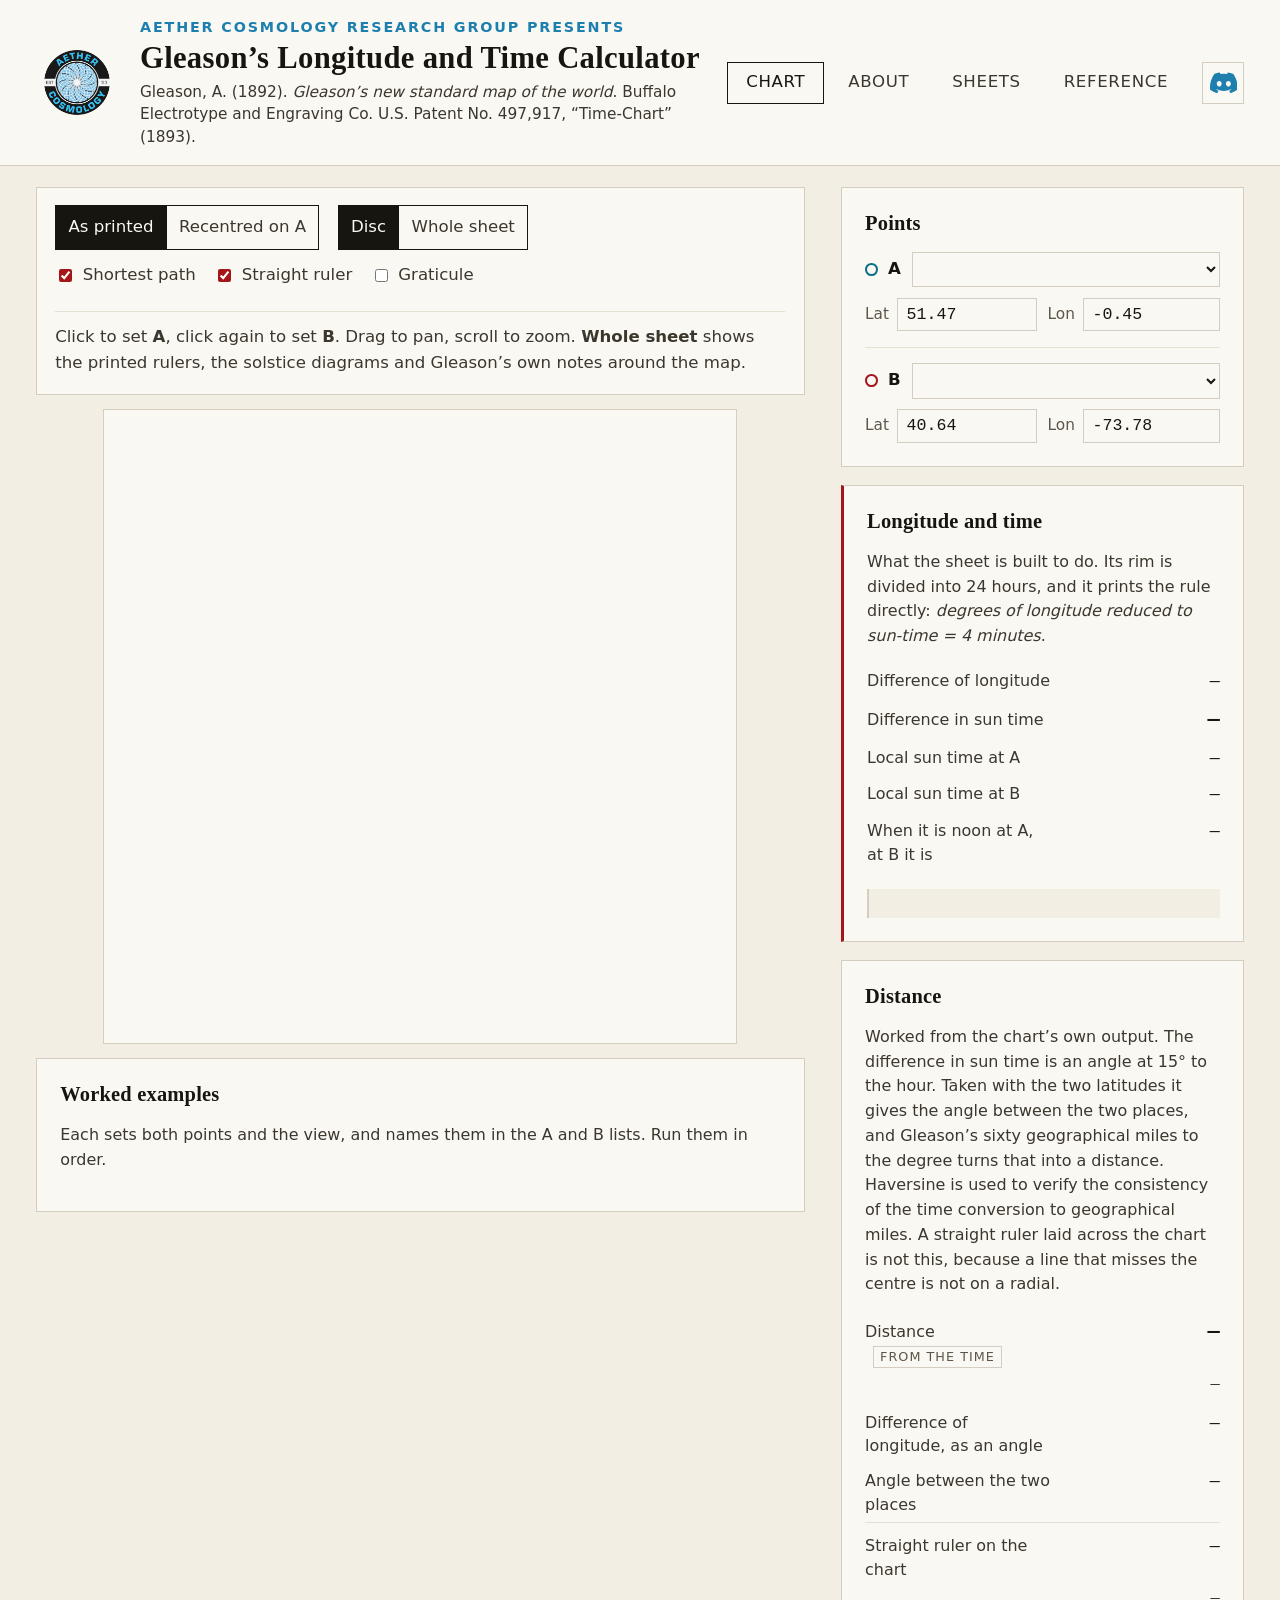
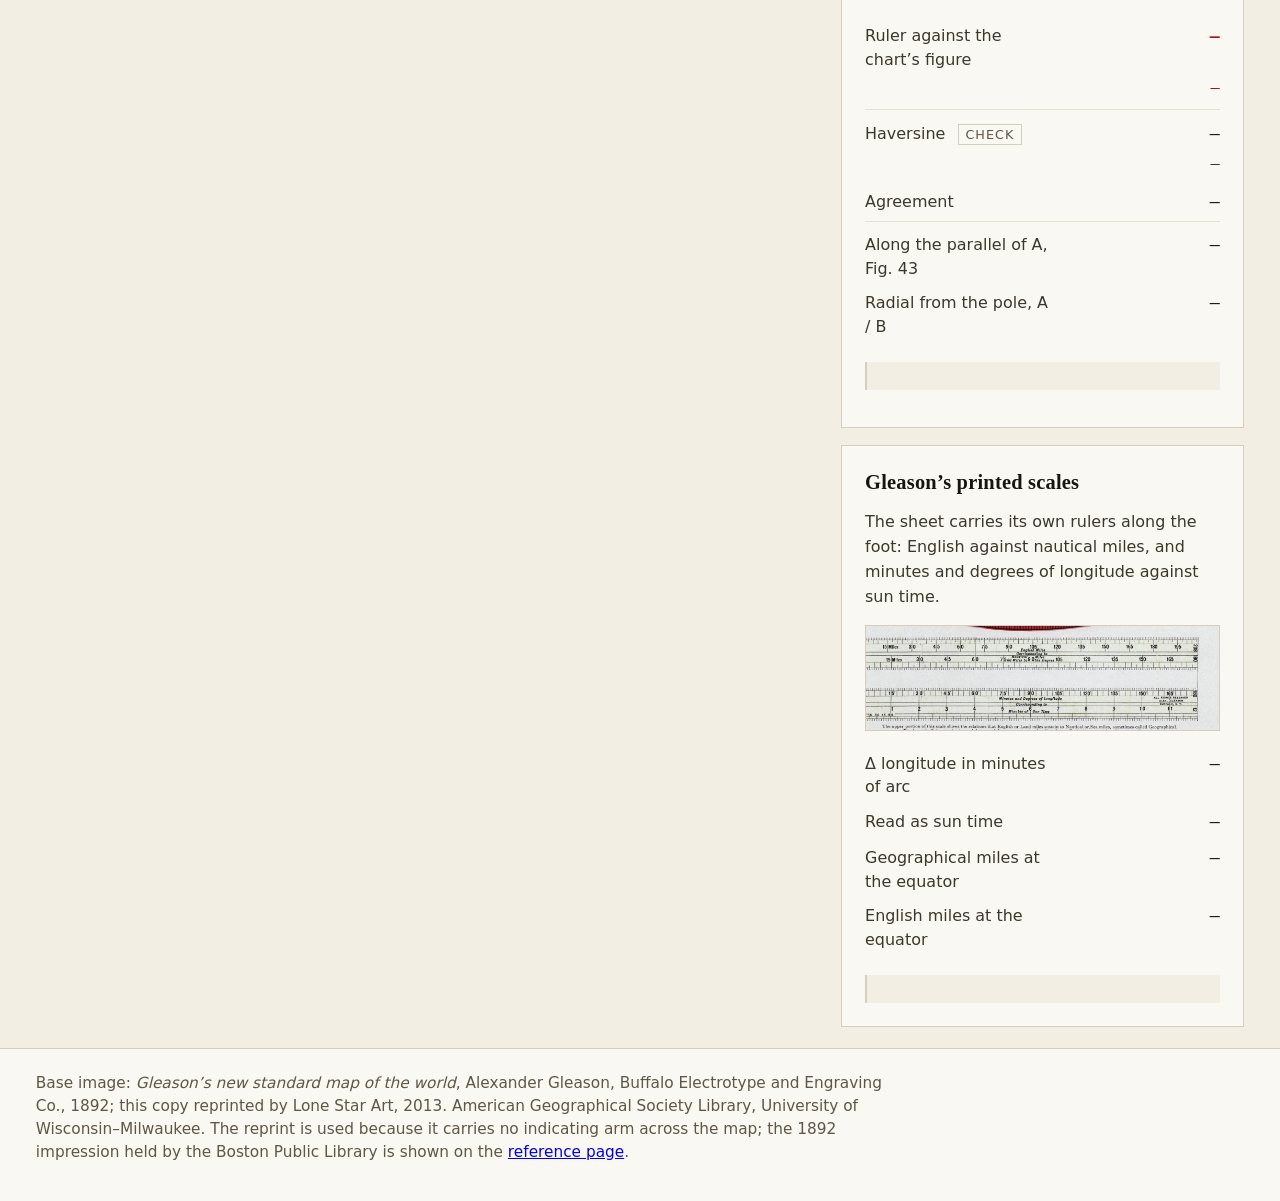
==== index.html @ 77998d78 "Gleason's Longitude and Time Calculator" ====
<!doctype html>
<html lang="en">
<head>
<meta charset="utf-8">
<meta name="viewport" content="width=device-width, initial-scale=1">
<title>Gleason's Longitude and Time Calculator, 1892</title>
<meta name="description" content="An interactive replication of Alexander Gleason's 1892 chart, and how to take longitude, time and distance off it as designed.">
<link rel="stylesheet" href="css/chart.css">
</head>
<body>

<header class="masthead">
  <a class="brand" href="index.html" aria-label="Aether Cosmology Research Group">
    <img src="assets/ac_logo.png" width="320" height="320" alt="Aether Cosmology Research Group">
  </a>
  <div class="masthead-title">
    <p class="presents">Aether Cosmology Research Group presents</p>
    <h1>Gleason&rsquo;s Longitude and Time Calculator</h1>
    <p class="sub">Gleason, A. (1892). <i>Gleason&rsquo;s new standard map of the world</i>. Buffalo Electrotype and Engraving Co. U.S. Patent No. 497,917, &ldquo;Time-Chart&rdquo; (1893).</p>
  </div>
  <nav>
    <a class="current" href="index.html">Chart</a>
    <a href="about.html">About</a>
    <a href="gallery.html">Sheets</a>
    <a href="reference.html">Reference</a>
    <a class="discord" href="https://discord.gg/aethercosmology" target="_blank" rel="noopener"
       aria-label="Aether Cosmology on Discord" title="Join us on Discord">
      <svg viewBox="0 0 24 24" aria-hidden="true" focusable="false"><path d="M20.317 4.369A19.79 19.79 0 0 0 15.432 3c-.21.375-.45.88-.617 1.283a18.4 18.4 0 0 0-5.628 0A12.6 12.6 0 0 0 8.56 3a19.74 19.74 0 0 0-4.886 1.372C.533 9.045-.32 13.58.108 18.057A19.9 19.9 0 0 0 6.15 21c.474-.646.897-1.333 1.26-2.055a12.9 12.9 0 0 1-1.986-.95c.166-.123.329-.251.486-.383a14.2 14.2 0 0 0 12.18 0c.159.135.322.263.486.383-.63.375-1.296.694-1.99.952.365.72.788 1.408 1.262 2.053a19.85 19.85 0 0 0 6.042-2.943c.5-5.177-.838-9.674-3.573-13.688ZM8.02 15.331c-1.183 0-2.157-1.085-2.157-2.42 0-1.332.955-2.418 2.157-2.418 1.21 0 2.185 1.096 2.166 2.419 0 1.334-.964 2.419-2.166 2.419Zm7.975 0c-1.183 0-2.157-1.085-2.157-2.42 0-1.332.955-2.418 2.157-2.418 1.21 0 2.185 1.096 2.166 2.419 0 1.334-.955 2.419-2.166 2.419Z"/></svg>
    </a>
  </nav>
</header>

<main class="layout">

  <section class="stage">
    <div class="side">
    <div class="stage-bar">
      <div class="seg" role="group" aria-label="Chart centre">
        <button id="mode-printed" class="on" type="button">As printed</button>
        <button id="mode-recentred" type="button">Recentred on A</button>
      </div>
      <div class="seg" role="group" aria-label="Zoom">
        <button id="fit-disc" class="on" type="button">Disc</button>
        <button id="fit-sheet" type="button">Whole sheet</button>
      </div>
      <div class="stage-tools">
        <label><input type="checkbox" id="t-path" checked> Shortest path</label>
        <label><input type="checkbox" id="t-ruler" checked> Straight ruler</label>
        <label><input type="checkbox" id="t-grat"> Graticule</label>
      </div>
      <p class="hint">Click to set <b>A</b>, click again to set <b>B</b>. Drag to pan, scroll to zoom. <b>Whole sheet</b> shows the printed rulers, the solstice diagrams and Gleason&rsquo;s own notes around the map.</p>
    </div>

      <section class="card lessons-card">
        <h2>Worked examples</h2>
        <p class="note">Each sets both points and the view, and names them in the A and B lists. Run them in order.</p>
        <ol class="lessons" id="lessons"></ol>
      </section>
    </div>

    <div class="canvas-wrap">
      <canvas id="chart" width="1000" height="1000"></canvas>
      <div id="busy" class="busy" hidden>Replotting the engraving&hellip;</div>
    </div>
  </section>

  <aside class="panel">

    <section class="card">
      <h2>Points</h2>
      <div class="pt" data-pt="A">
        <div class="pt-head"><span class="dot a"></span><b>A</b>
          <select class="places" id="place-A"></select>
        </div>
        <div class="pair">
          <label>Lat <input type="number" id="lat-A" step="0.01" min="-90" max="90" value="51.47"></label>
          <label>Lon <input type="number" id="lon-A" step="0.01" min="-180" max="180" value="-0.45"></label>
        </div>
      </div>
      <div class="pt" data-pt="B">
        <div class="pt-head"><span class="dot b"></span><b>B</b>
          <select class="places" id="place-B"></select>
        </div>
        <div class="pair">
          <label>Lat <input type="number" id="lat-B" step="0.01" min="-90" max="90" value="40.64"></label>
          <label>Lon <input type="number" id="lon-B" step="0.01" min="-180" max="180" value="-73.78"></label>
        </div>
      </div>
    </section>

    <section class="card accent">
      <h2>Longitude and time</h2>
      <p class="note">What the sheet is built to do. Its rim is divided into 24 hours, and it prints the rule directly: <i>degrees of longitude reduced to sun-time = 4 minutes</i>.</p>
      <table class="read">
        <tr><th>Difference of longitude</th><td id="r-dlon">&mdash;</td></tr>
        <tr><th>Difference in sun time</th><td id="r-time" class="big">&mdash;</td></tr>
        <tr><th>Local sun time at A</th><td id="r-sunA">&mdash;</td></tr>
        <tr><th>Local sun time at B</th><td id="r-sunB">&mdash;</td></tr>
        <tr><th>When it is noon at A, at B it is</th><td id="r-noon">&mdash;</td></tr>
      </table>
      <div class="eq" id="eq-time"></div>
    </section>

    <section class="card">
      <h2>Distance</h2>
      <p class="note">Worked from the chart&rsquo;s own output. The difference in sun time is an angle at 15&deg; to the hour. Taken with the two latitudes it gives the angle between the two places, and Gleason&rsquo;s sixty geographical miles to the degree turns that into a distance. Haversine is used to verify the consistency of the time conversion to geographical miles. A straight ruler laid across the chart is not this, because a line that misses the centre is not on a radial.</p>
      <table class="read">
        <tr><th>Distance <span class="tag">from the time</span></th><td id="r-gle" class="big">&mdash;</td></tr>
        <tr><td colspan="2" id="r-gle-alt" class="muted alt">&mdash;</td></tr>
        <tr><th>Difference of longitude, as an angle</th><td id="r-ns">&mdash;</td></tr>
        <tr><th>Angle between the two places</th><td id="r-ew">&mdash;</td></tr>
        <tr class="rule"><th>Straight ruler on the chart</th><td id="r-ruler">&mdash;</td></tr>
        <tr><td colspan="2" id="r-ruler-alt" class="muted alt">&mdash;</td></tr>
        <tr><th>Ruler against the chart&rsquo;s figure</th><td id="r-err" class="warn">&mdash;</td></tr>
        <tr><td colspan="2" id="r-err-alt" class="warn sub alt">&mdash;</td></tr>
        <tr class="rule"><th>Haversine <span class="tag">check</span></th><td id="r-true">&mdash;</td></tr>
        <tr><td colspan="2" id="r-true-alt" class="muted alt">&mdash;</td></tr>
        <tr><th>Agreement</th><td id="r-gc-diff">&mdash;</td></tr>
        <tr class="rule"><th>Along the parallel of A, Fig. 43</th><td id="r-par">&mdash;</td></tr>
        <tr><th>Radial from the pole, A / B</th><td id="r-rad">&mdash;</td></tr>
      </table>
      <div class="eq" id="eq-dist"></div>
      <p id="r-note" class="note tight"></p>
    </section>

    <section class="card">
      <h2>Gleason&rsquo;s printed scales</h2>
      <p class="note">The sheet carries its own rulers along the foot: English against nautical miles, and minutes and degrees of longitude against sun time.</p>
      <a href="assets/rulers.jpg" target="_blank" rel="noopener">
        <img class="strip" src="assets/rulers.jpg" alt="The scale rulers printed along the foot of the 1892 sheet">
      </a>
      <table class="read">
        <tr><th>&Delta; longitude in minutes of arc</th><td id="r-arcmin">&mdash;</td></tr>
        <tr><th>Read as sun time</th><td id="r-scale-time">&mdash;</td></tr>
        <tr><th>Geographical miles at the equator</th><td id="r-geo">&mdash;</td></tr>
        <tr><th>English miles at the equator</th><td id="r-eng">&mdash;</td></tr>
      </table>
      <div class="eq" id="eq-scale"></div>
    </section>

  </aside>
</main>

<footer class="foot">
  <p>Base image: <i>Gleason&rsquo;s new standard map of the world</i>, Alexander Gleason, Buffalo Electrotype and Engraving Co., 1892; this copy reprinted by Lone Star Art, 2013. American Geographical Society Library, University of Wisconsin&ndash;Milwaukee. The reprint is used because it carries no indicating arm across the map; the 1892 impression held by the Boston Public Library is shown on the <a href="reference.html">reference page</a>.</p>
  <p id="georef" class="muted"></p>
</footer>

<script type="module" src="js/app.js"></script>
</body>
</html>
---- css/chart.css ----
/* Restrained cartographic UI: paper ground, hairline rules, engraved-plate
   display face, tabular figures for every number. */

:root {
  --paper: #faf8f3;
  --paper-2: #f2eee4;
  --ink: #17150f;
  --ink-2: #3c372d;
  --ink-3: #5e5748;
  --rule: #d5cec0;
  --rule-2: #e6e0d3;
  --vermilion: #a4161a;   /* the hour ring */
  --teal: #0b7285;        /* point A */
  --amber: #8a6d1f;
  --serif: "Iowan Old Style", "Palatino Linotype", Palatino, "Book Antiqua", Georgia, serif;
  --sans: ui-sans-serif, system-ui, -apple-system, "Segoe UI", Roboto, Helvetica, Arial, sans-serif;
  --mono: ui-monospace, SFMono-Regular, "SF Mono", Menlo, Consolas, monospace;
  --stage-pad: 1rem;
  /* from the group's mark */
  --sky: #4bb4e6;
  --sky-ink: #1d7fae;
  --sky-wash: #eaf6fc;
}

* { box-sizing: border-box; }

/* One clamped root size drives every other size on the page. Narrow phone to
   wide desktop moves it from 15px to 20px, and everything scales with it. */
html {
  font-size: clamp(15px, 0.55vw + 13.4px, 24px);
  background: var(--paper-2);
}

/* font-size must not be restated on html: on the root element rem resolves
   against 16px, so a rem value here silently replaces the clamp above. */
body {
  margin: 0;
  background: var(--paper-2);
  color: var(--ink);
  font-family: var(--sans);
  font-size: 1rem;
  line-height: 1.5;
  -webkit-font-smoothing: antialiased;
}

/* ------------------------------------------------------------- masthead */

.masthead {
  display: grid;
  grid-template-columns: auto minmax(0, 1fr) auto;
  align-items: center;
  gap: 0.9rem 1.1rem;
  padding: 0.85rem 1.75rem;
  background: var(--paper);
  border-bottom: 1px solid var(--rule);
}

.brand { display: block; flex: none; line-height: 0; }

.brand img {
  display: block;
  width: 4rem;
  height: 4rem;
}

.masthead-title { min-width: 0; }

.presents {
  margin: 0;
  font-size: 0.7rem;
  font-weight: 600;
  letter-spacing: 0.13em;
  text-transform: uppercase;
  color: var(--sky-ink);
}

.masthead h1 {
  margin: 0.1rem 0 0;
  font-family: var(--serif);
  font-size: 1.5rem;
  font-weight: 600;
  letter-spacing: 0.01em;
  line-height: 1.15;
}

.masthead .sub {
  margin: 0.25rem 0 0;
  color: var(--ink-2);
  font-size: 0.75rem;
  line-height: 1.45;
}

.masthead nav { display: flex; align-items: center; gap: 0.25rem; }

.masthead nav a {
  padding: 0.375rem 0.875rem;
  color: var(--ink-2);
  text-decoration: none;
  font-size: 0.8125rem;
  letter-spacing: 0.04em;
  text-transform: uppercase;
  border: 1px solid transparent;
  white-space: nowrap;
}

.masthead nav a:hover { border-color: var(--rule); }
.masthead nav a.current { border-color: var(--ink); color: var(--ink); }

.masthead nav a.discord {
  display: grid;
  place-items: center;
  margin-left: 0.5rem;
  padding: 0.3rem;
  border-color: var(--rule);
}

.masthead nav a.discord svg {
  width: 1.35rem;
  height: 1.35rem;
  fill: var(--sky-ink);
}

.masthead nav a.discord:hover { border-color: var(--sky-ink); background: var(--sky-wash); }

.page-name {
  margin: 0 0 1.1rem;
  font-family: var(--serif);
  font-size: 1.1rem;
  font-weight: 600;
  color: var(--ink-2);
  padding-bottom: 0.5rem;
  border-bottom: 1px solid var(--rule);
}

/* --------------------------------------------------------------- layout */

.layout {
  display: grid;
  grid-template-columns: minmax(0, 1fr) clamp(22rem, 32vw, 38rem);
  gap: 0;
  align-items: start;
}

/* Controls stack in a column beside the chart rather than in a band above it,
   which leaves the full height for the engraving. */
/* Controls and the worked examples share a left column; the chart sits beside
   them and spans both rows. */
.stage {
  padding: var(--stage-pad) 1.25rem 1.25rem 1.75rem;
  display: grid;
  grid-template-columns: clamp(16rem, 20vw, 21rem) minmax(0, 1fr);
  grid-template-areas: "side chart";
  align-items: start;
  gap: 1rem;
}

/* The left column is exactly as tall as the chart beside it, so the examples
   scroll within it instead of running the page past the engraving. */
.side {
  grid-area: side;
  display: flex;
  flex-direction: column;
  gap: 1rem;
  max-height: calc(100vh - 9rem);
  max-height: calc(100dvh - 9rem);
}

/* All three columns end at the same depth. The chart is square and its width is
   whichever of the column or the viewport height is smaller, so its measured
   height is published as --chart-h and the two side columns take it. */
/* Only where the three really sit side by side. Below this the controls stack
   above the chart, so the column is taller than the chart by design. */
@media (min-width: 87.5rem) {
  .side { height: var(--chart-h, auto); max-height: none; }

  /* The panel's box starts at the top of the row while the chart starts one
     stage-padding below it, so the panel needs that much extra to finish level. */
  .panel { height: calc(var(--chart-h, 0px) + var(--stage-pad)); max-height: none; }
}

.stage-bar { flex: none; }
.canvas-wrap { grid-area: chart; }
/* Scrolls inside itself, so working through the lessons never pushes the chart
   or the readouts off screen. */
.lessons-card {
  flex: 1 1 auto;
  min-height: 0;
  overflow-y: auto;
  overscroll-behavior: contain;
}

/* The controls read as a card like everything else, and the instruction line
   fills what would otherwise be dead space beside the checkboxes. */
.stage-bar {
  flex: none;
  display: flex;
  flex-direction: column;
  align-items: stretch;
  gap: 0.5rem;
  background: var(--paper);
  border: 1px solid var(--rule);
  padding: 0.85rem 0.9rem 0.9rem;
}

.seg { display: flex; border: 1px solid var(--ink); }
.seg button { flex: 1; }  /* halves match, so the two toggles line up */

.seg button {
  appearance: none;
  border: 0;
  border-right: 1px solid var(--ink);
  background: transparent;
  color: var(--ink-2);
  font: inherit;
  font-size: 0.8125rem;
  white-space: nowrap;
  padding: 0.45rem 0.6rem;
  cursor: pointer;
}

.seg button:last-child { border-right: 0; }
.seg button.on { background: var(--ink); color: var(--paper); }

.stage-tools {
  display: flex;
  flex-direction: column;
  align-items: flex-start;
  gap: 0.5rem;
  margin-top: 0.35rem;
  font-size: 0.8125rem;
  color: var(--ink-2);
}

.stage-tools label { display: flex; align-items: center; gap: 0.375rem; cursor: pointer; }
.stage-tools input { accent-color: var(--vermilion); }

button.ghost {
  appearance: none;
  background: transparent;
  border: 1px solid var(--rule);
  color: var(--ink-2);
  font: inherit;
  font-size: 0.8125rem;
  padding: 0.375rem 0.75rem;
  cursor: pointer;
}

button.ghost:hover { border-color: var(--ink); color: var(--ink); }

/* Square, and as large as fits both the column and the viewport height, so a
   wide screen shows a bigger chart instead of empty margins. */
/* Grows to fill the column, but max-width caps it so the square never runs
   past the bottom of the viewport. */
.canvas-wrap {
  position: relative;
  min-width: 0;
  max-width: calc(100vh - 9rem);
  max-width: calc(100dvh - 9rem);
  margin: 0 auto;
}

canvas#chart {
  display: block;
  width: 100%;
  height: auto;
  aspect-ratio: 1;
  background: var(--paper);
  border: 1px solid var(--rule);
  cursor: crosshair;
  touch-action: none;
}

.busy {
  position: absolute;
  inset: 0;
  display: grid;
  place-items: center;
  background: rgba(250, 248, 243, 0.82);
  font-size: 0.875rem;
  letter-spacing: 0.03em;
  color: var(--ink-2);
}

/* `display` on a class beats the hidden attribute, so restate it */
.busy[hidden] { display: none; }

.hint {
  margin: 0.55rem 0 0;
  padding-top: 0.6rem;
  border-top: 1px solid var(--rule-2);
  font-size: 0.8125rem;
  line-height: 1.55;
  color: var(--ink-2);
}

/* ---------------------------------------------------------------- panel */

.panel {
  padding: var(--stage-pad) 1.75rem 0 0.5rem;
  display: flex;
  flex-direction: column;
  gap: 0.875rem;
  overflow-y: auto;
  overscroll-behavior: contain;
}

.panel > :last-child { margin-bottom: 1rem; }

.card {
  background: var(--paper);
  border: 1px solid var(--rule);
  padding: 1rem 1.15rem 1.15rem;
}

.card.accent { border-left: 3px solid var(--vermilion); }

.card h2 {
  margin: 0 0 0.625rem;
  font-family: var(--serif);
  font-size: 1.0rem;
  font-weight: 600;
  letter-spacing: 0.01em;
}

.note {
  margin: 0 0 0.75rem;
  font-size: 0.7812rem;
  line-height: 1.55;
  color: var(--ink-2);
}

.note.tight { margin: 0.625rem 0 0; }

/* ---------------------------------------------------------------- points */

.pt + .pt { margin-top: 0.75rem; padding-top: 0.75rem; border-top: 1px solid var(--rule-2); }

.pt-head { display: flex; align-items: center; gap: 0.5rem; margin-bottom: 0.5rem; }
.pt-head b { font-size: 0.8125rem; letter-spacing: 0.05em; }

.dot { width: 0.625rem; height: 0.625rem; border-radius: 50%; border: 2px solid; flex: none; }
.dot.a { border-color: var(--teal); }
.dot.b { border-color: var(--vermilion); }

select.places {
  flex: 1;
  min-width: 0;
  font: inherit;
  font-size: 0.8125rem;
  padding: 0.3125rem 0.5rem;
  background: var(--paper);
  color: var(--ink);
  border: 1px solid var(--rule);
}

.pair { display: grid; grid-template-columns: 1fr 1fr; gap: 0.5rem; }

.pair label {
  display: flex;
  align-items: center;
  gap: 0.375rem;
  font-size: 0.75rem;
  color: var(--ink-3);
}

.pair input {
  width: 100%;
  min-width: 0;
  font-family: var(--mono);
  font-size: 0.8125rem;
  font-variant-numeric: tabular-nums;
  padding: 0.3125rem 0.4375rem;
  background: var(--paper);
  color: var(--ink);
  border: 1px solid var(--rule);
}

input:focus, select:focus { outline: 2px solid var(--amber); outline-offset: -1px; }

/* -------------------------------------------------------------- readouts */

table.read { width: 100%; border-collapse: collapse; }

table.read th {
  width: 56%;
  text-align: left;
  font-weight: 400;
  font-size: 0.7812rem;
  color: var(--ink-2);
  padding: 0.25rem 0.625rem 0.25rem 0;
  vertical-align: baseline;
}

table.read td {
  text-align: right;
  font-family: var(--mono);
  font-size: 0.8125rem;
  font-variant-numeric: tabular-nums;
  padding: 0.25rem 0;
  vertical-align: baseline;
  white-space: nowrap;
}

table.read td.big { font-size: 1.0rem; font-weight: 600; }
table.read td.muted { color: var(--ink-2); font-size: 0.75rem; }
table.read td.warn { color: var(--vermilion); font-weight: 600; }
table.read tr.rule th, table.read tr.rule td { border-top: 1px solid var(--rule-2); padding-top: 0.5625rem; }

.tag {
  display: inline-block;
  font-size: 0.625rem;
  letter-spacing: 0.08em;
  text-transform: uppercase;
  border: 1px solid var(--rule);
  padding: 0 0.3125rem;
  margin-left: 0.375rem;
  color: var(--ink-3);
}

.strip {
  display: block;
  width: 100%;
  height: auto;
  border: 1px solid var(--rule);
  margin-bottom: 0.75rem;
  background: var(--paper);
}

/* -------------------------------------------------------------- lessons */

ol.lessons { margin: 0; padding-left: 1.125rem; display: flex; flex-direction: column; gap: 0.5625rem; }
ol.lessons li { font-size: 0.8125rem; }

ol.lessons button {
  appearance: none;
  background: none;
  border: 0;
  border-bottom: 1px solid var(--rule);
  padding: 0 0 0.0625rem;
  font: inherit;
  font-size: 0.8125rem;
  color: var(--ink);
  cursor: pointer;
  text-align: left;
}

ol.lessons button:hover { border-color: var(--ink); }
ol.lessons p { margin: 0.125rem 0 0; font-size: 0.8125rem; line-height: 1.5; color: var(--ink-2); }

/* ---------------------------------------------------------------- footer */

.foot {
  padding: 1.125rem 1.75rem 1.75rem;
  border-top: 1px solid var(--rule);
  background: var(--paper);
  font-size: 0.75rem;
  color: var(--ink-3);
}

.foot p { margin: 0 0 0.25rem; max-width: 90ch; }
.muted { color: var(--ink-3); }

/* ----------------------------------------------------------- reference */

.doc { max-width: 74ch; margin: 0 auto; padding: 1.75rem; }
.doc h2 { font-family: var(--serif); font-size: 1.25rem; margin: 2.0rem 0 0.625rem; font-weight: 600; }
.doc h3 { font-family: var(--serif); font-size: 1.0rem; margin: 1.5rem 0 0.5rem; font-weight: 600; }
.doc p { margin: 0 0 0.75rem; }
.doc figure { margin: 1.125rem 0; }
.doc figure img { display: block; width: 100%; height: auto; border: 1px solid var(--rule); background: var(--paper); }
.doc figcaption { margin-top: 0.4375rem; font-size: 0.7812rem; color: var(--ink-3); }
.doc blockquote {
  margin: 0.875rem 0;
  padding: 0.125rem 0 0.125rem 1.0rem;
  border-left: 2px solid var(--rule);
  font-family: var(--serif);
  font-size: 0.9688rem;
  color: var(--ink-2);
}
.doc blockquote cite { display: block; margin-top: 0.375rem; font-family: var(--sans); font-size: 0.75rem; font-style: normal; color: var(--ink-3); }
.doc table { width: 100%; border-collapse: collapse; margin: 0.875rem 0; font-size: 0.8438rem; }
.doc th, .doc td { text-align: left; padding: 0.375rem 0.625rem 0.375rem 0; border-bottom: 1px solid var(--rule-2); }
.doc td { font-variant-numeric: tabular-nums; }

/* --------------------------------------------------------------- narrow */

@media (max-width: 87.5rem) {
  /* Stacked, the chart belongs between the controls and the examples, so the
     column wrapper steps out of the way and its children join the grid. */
  .stage {
    grid-template-columns: minmax(0, 1fr);
    grid-template-areas: "bar" "chart" "notes";
    gap: 0.7rem;
  }
  .side { display: contents; }
  .stage-bar { grid-area: bar; }
  .lessons-card { grid-area: notes; }
  .panel { height: auto; overflow-y: visible; }
  /* stacked, there is nothing beside it to keep in view */
  .lessons-card { overflow-y: visible; }
  .stage-bar { flex-direction: row; flex-wrap: wrap; align-items: center; gap: 0.6rem 0.9rem; }
  .stage-tools { flex-direction: row; flex-wrap: wrap; margin-top: 0; gap: 0.9rem; }
  .canvas-wrap { max-width: calc(100dvh - 13rem); }
}

@media (max-width: 68rem) {
  .layout { grid-template-columns: 1fr; }

  /* Narrow screens put the controls back above the chart, where a column of
     them would eat width the engraving needs. */
  .stage { padding: 0.75rem; gap: 0.6rem; }
  .stage-tools { flex-direction: row; flex-wrap: wrap; margin-top: 0; width: 100%; }
  .canvas-wrap { max-width: calc(100dvh - 14rem); }
  .panel { padding: 0 0.75rem 2rem; overflow-y: visible; height: auto; }
  .masthead {
    grid-template-columns: auto minmax(0, 1fr);
    padding: 0.8rem 0.75rem;
    gap: 0.5rem 0.7rem;
  }
  .masthead nav { grid-column: 1 / -1; flex-wrap: wrap; gap: 0.25rem 0.3rem; }
  .brand img { width: 3rem; height: 3rem; }
  .masthead h1 { font-size: 1.2rem; }

  /* Room for the panel to start below the fold rather than crushing the chart */
  .canvas-wrap { width: min(100%, calc(100dvh - 9rem)); }

  /* Bigger hit areas for fingers */
  .seg button { padding: 0.6rem 0.9rem; }
  .stage-tools { gap: 0.9rem 1.1rem; flex-wrap: wrap; }
  .stage-tools label { padding: 0.25rem 0; }
  .stage-tools input { width: 1.1rem; height: 1.1rem; }
  select.places, .pair input { padding: 0.55rem 0.6rem; }
  ol.lessons button { padding: 0.3rem 0; }
  .doc { padding: 1.25rem 0.9rem 2rem; }
  .sheet-fig { margin-top: 1.4rem; }
  .eq { padding: 0.6rem 0.7rem; }
}
}

/* ------------------------------------------------------------- the sheets */

.doc.wide { max-width: 62rem; }

.seg.small button { padding: 0.3125rem 0.6875rem; font-size: 0.7812rem; }

.sheet-fig {
  margin: 1.625rem 0 0;
  padding-top: 1.375rem;
  border-top: 1px solid var(--rule);
  display: grid;
  grid-template-columns: minmax(0, 1fr) clamp(14rem, 22vw, 20rem);
  gap: 1.625rem;
  align-items: start;
}

.sheet-fig img {
  display: block;
  width: 100%;
  height: auto;
  border: 1px solid var(--rule);
  background: var(--paper);
}

.sheet-fig figcaption { font-size: 0.8125rem; }
.sheet-fig figcaption b { display: block; font-family: var(--serif); font-size: 0.9375rem; margin-bottom: 0.4375rem; }
.sheet-fig figcaption p { margin: 0 0 0.5rem; color: var(--ink-2); line-height: 1.55; }
.sheet-fig figcaption p.cred { color: var(--ink-3); font-size: 0.75rem; }

@media (max-width: 860px) {
  .sheet-fig { grid-template-columns: 1fr; gap: 0.875rem; }
}

ol.lessons li.on > button { border-color: var(--ink); font-weight: 600; }

ol.lessons .detail {
  margin-top: 0.5625rem;
  padding-left: 0.6875rem;
  border-left: 2px solid var(--vermilion);
}

ol.lessons .detail p {
  margin: 0 0 0.5625rem;
  font-size: 0.7812rem;
  line-height: 1.6;
  color: var(--ink-2);
}

ol.lessons .detail p:last-child { margin-bottom: 0; }

table.read td.sub { font-size: 0.75rem; font-weight: 500; }

/* Unit sub-lines span both columns so a long one cannot widen the label
   column or push the table past the card. */
table.read td.alt { white-space: normal; padding-top: 0; padding-bottom: 0.4375rem; }

/* ------------------------------------------------------- worked equations */

.eq {
  margin-top: 0.875rem;
  padding: 0.6875rem 0.8125rem;
  background: var(--paper-2);
  border-left: 2px solid var(--rule);
  font-family: var(--mono);
  font-size: 0.7188rem;
  line-height: 1.75;
  color: var(--ink-3);
  overflow-x: auto;
}

.eq h3 {
  margin: 0.6875rem 0 0.1875rem;
  font-family: var(--sans);
  font-size: 0.625rem;
  font-weight: 600;
  letter-spacing: 0.08em;
  text-transform: uppercase;
  color: var(--ink-3);
}

.eq h3:first-child { margin-top: 0; }
.eq div { white-space: pre; }
.eq .v { color: var(--ink); }
.eq .r { color: var(--ink); font-weight: 600; }

/* ---------------------------------------------------------- enlarged sheet */

.sheet-open {
  display: block;
  width: 100%;
  padding: 0;
  border: 0;
  background: none;
  cursor: zoom-in;
}

.lightbox {
  position: fixed;
  inset: 0;
  z-index: 50;
  overflow: auto;
  overscroll-behavior: contain;
  background: rgba(23, 21, 15, 0.94);
  padding: 0.75rem;
  cursor: zoom-out;
  text-align: center;
}

.lightbox[hidden] { display: none; }

.lightbox-bar {
  position: sticky;
  top: 0;
  margin: 0 0 0.6rem;
  font-size: 0.75rem;
  letter-spacing: 0.06em;
  text-transform: uppercase;
  color: var(--paper-2);
}

/* Shown at the delivered width so the fine print is legible, and scrolled
   rather than squeezed to fit. */
.lightbox img {
  display: inline-block;
  width: min(100%, 1700px);
  height: auto;
  background: var(--paper);
}

body.locked { overflow: hidden; }

.doc .lead {
  font-family: var(--serif);
  font-size: 1.15rem;
  line-height: 1.55;
  color: var(--ink);
  margin: 0 0 1.5rem;
}

.doc h2:first-of-type { margin-top: 1.5rem; }
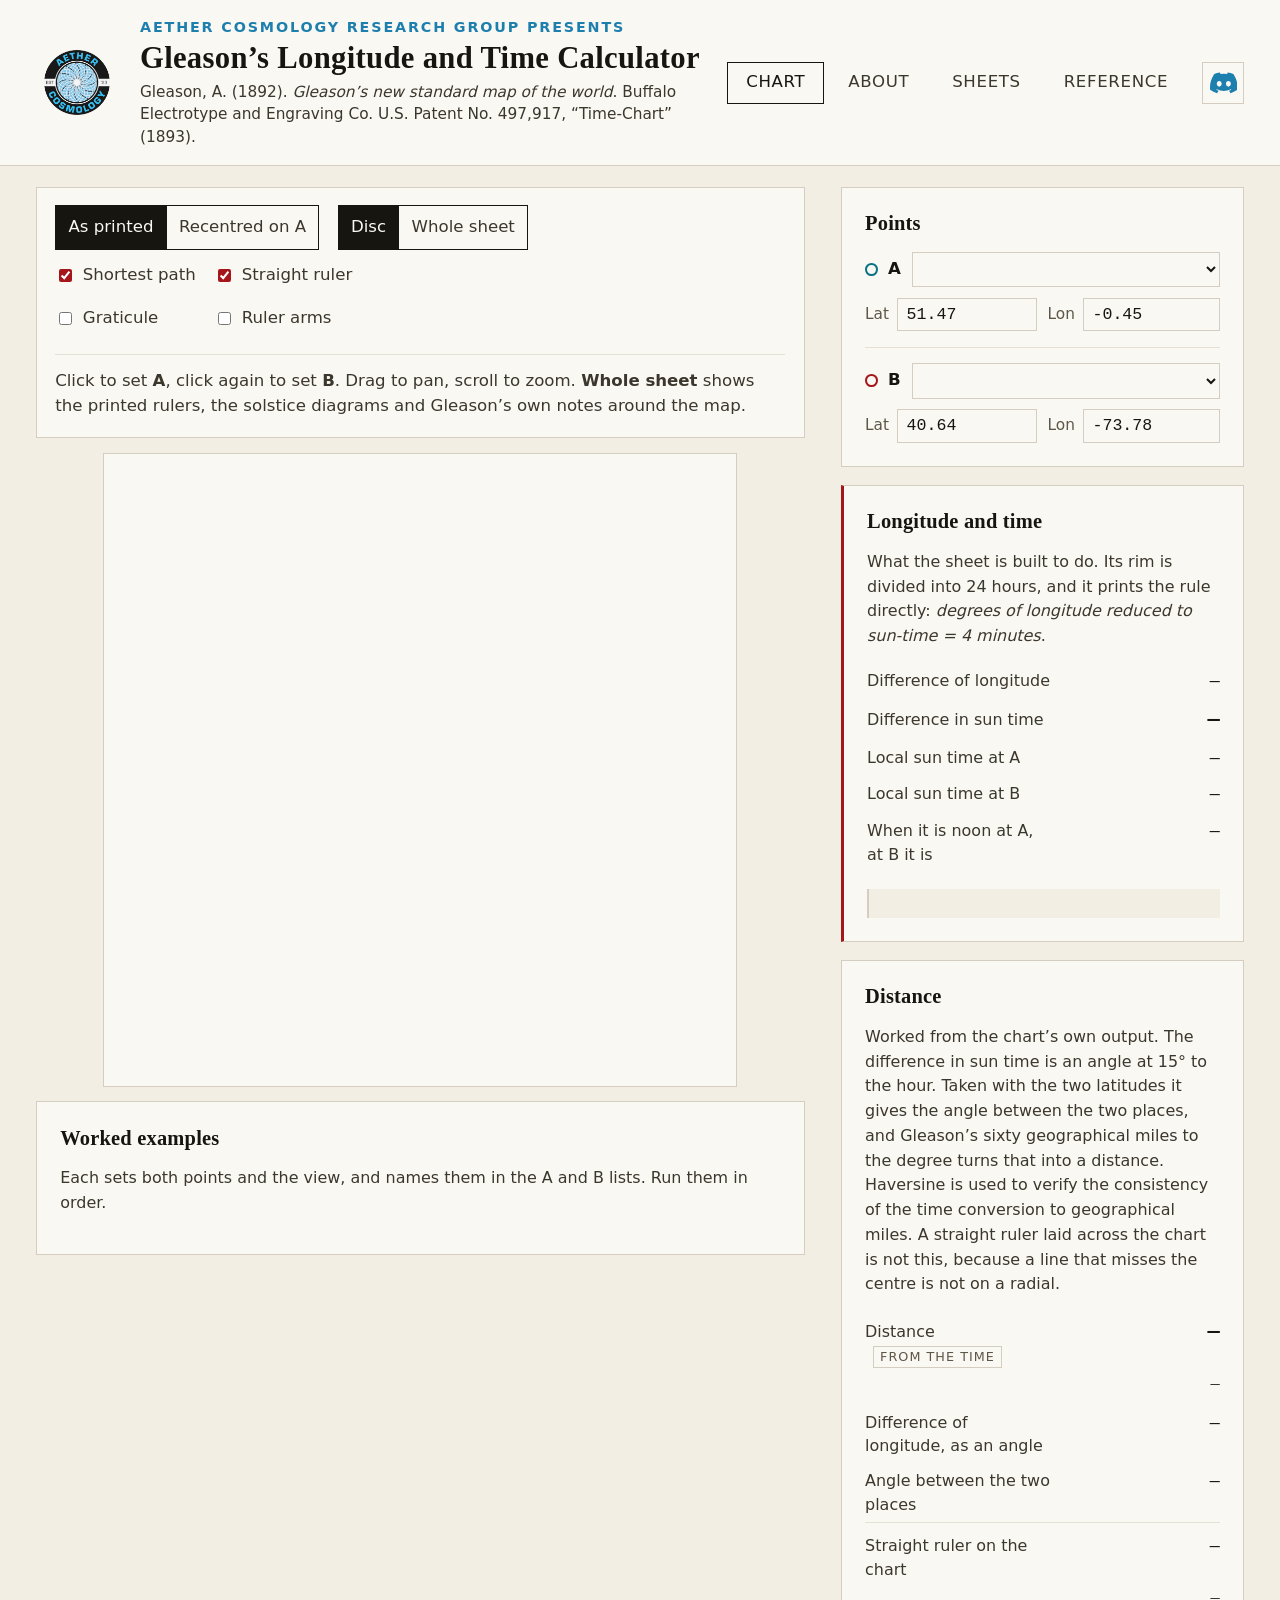
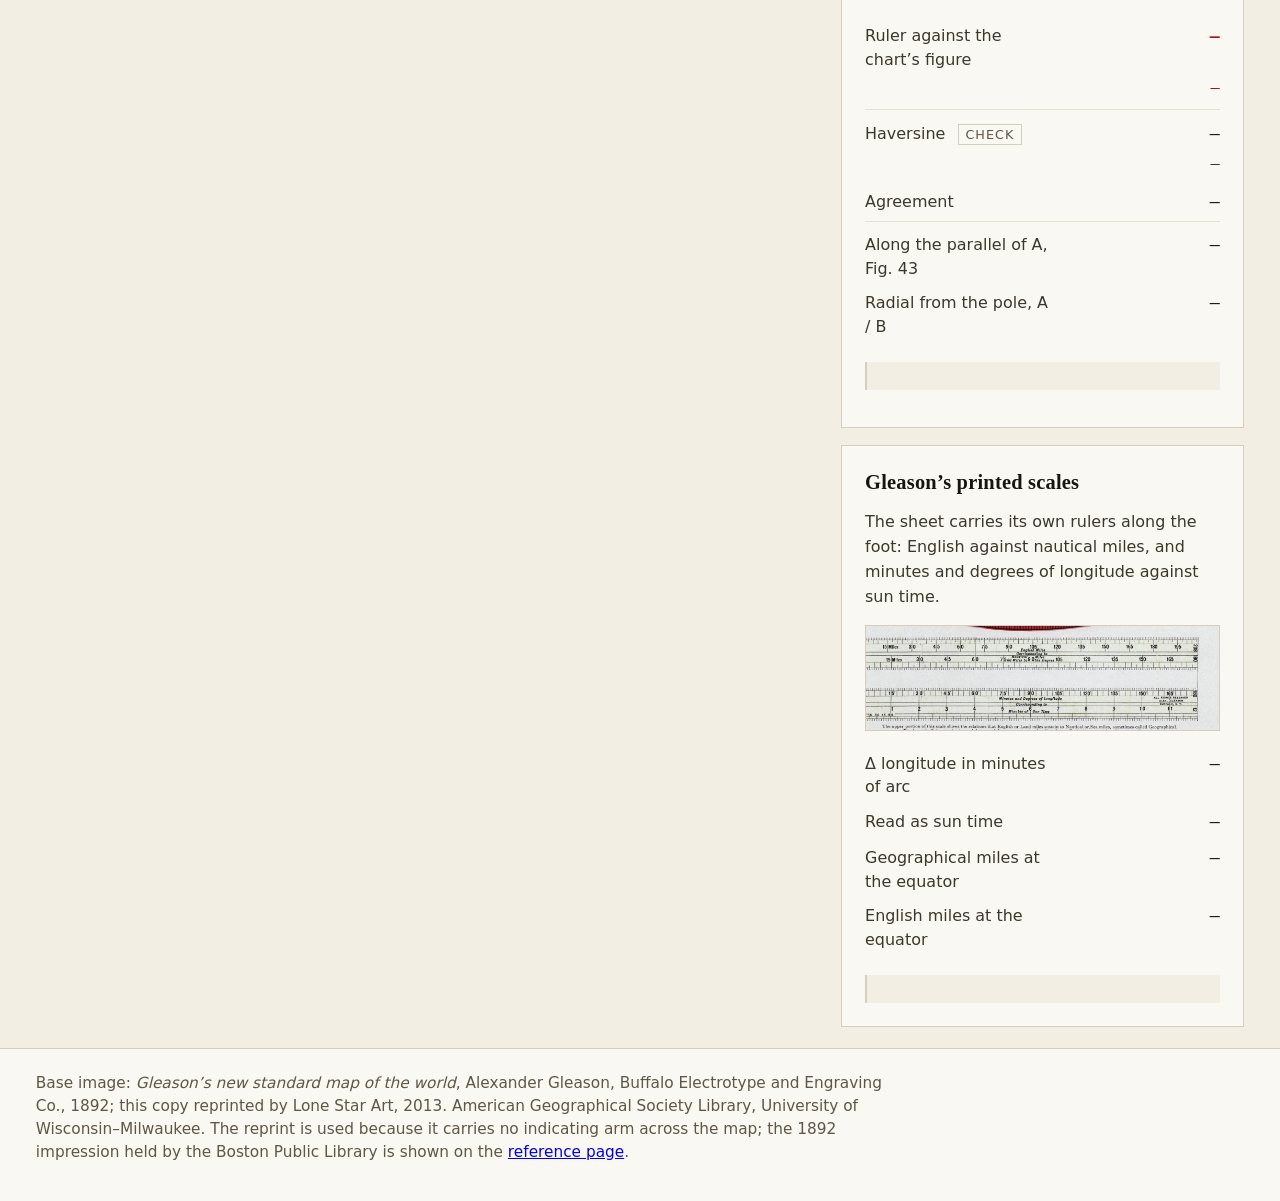
==== commit df09ce38: "Add the ruler arms overlay and lay the toggles out two by two" ====
--- a/index.html
+++ b/index.html
@@ -47,6 +47,7 @@
         <label><input type="checkbox" id="t-path" checked> Shortest path</label>
         <label><input type="checkbox" id="t-ruler" checked> Straight ruler</label>
         <label><input type="checkbox" id="t-grat"> Graticule</label>
+        <label><input type="checkbox" id="t-arms"> Ruler arms</label>
       </div>
       <p class="hint">Click to set <b>A</b>, click again to set <b>B</b>. Drag to pan, scroll to zoom. <b>Whole sheet</b> shows the printed rulers, the solstice diagrams and Gleason&rsquo;s own notes around the map.</p>
     </div>
--- a/css/chart.css
+++ b/css/chart.css
@@ -222,16 +222,17 @@
 .seg button.on { background: var(--ink); color: var(--paper); }
 
 .stage-tools {
-  display: flex;
-  flex-direction: column;
-  align-items: flex-start;
-  gap: 0.5rem;
+  display: grid;
+  grid-template-columns: 1fr 1fr;
+  align-items: center;
+  gap: 0.5rem 0.6rem;
   margin-top: 0.35rem;
   font-size: 0.8125rem;
   color: var(--ink-2);
 }
 
 .stage-tools label { display: flex; align-items: center; gap: 0.375rem; cursor: pointer; }
+.stage-tools label:has(:disabled) { opacity: 0.45; cursor: default; }
 .stage-tools input { accent-color: var(--vermilion); }
 
 button.ghost {
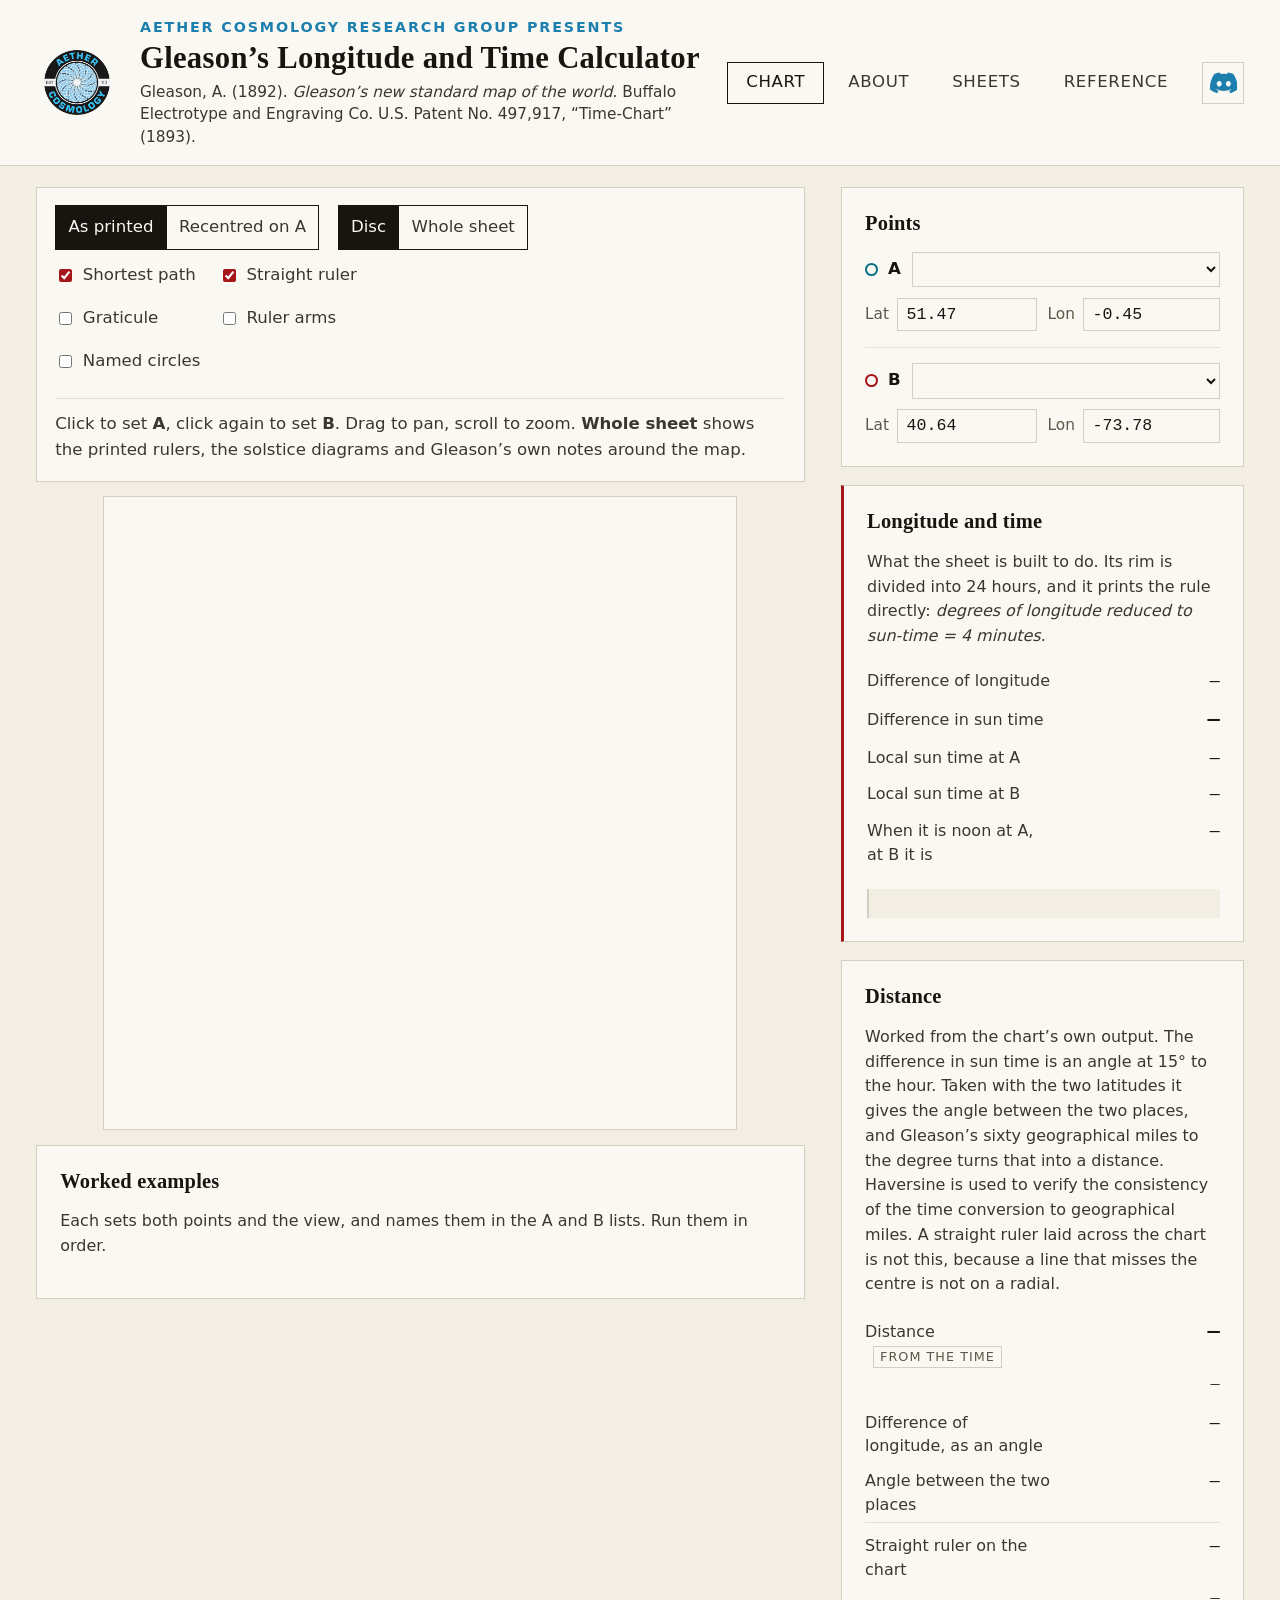
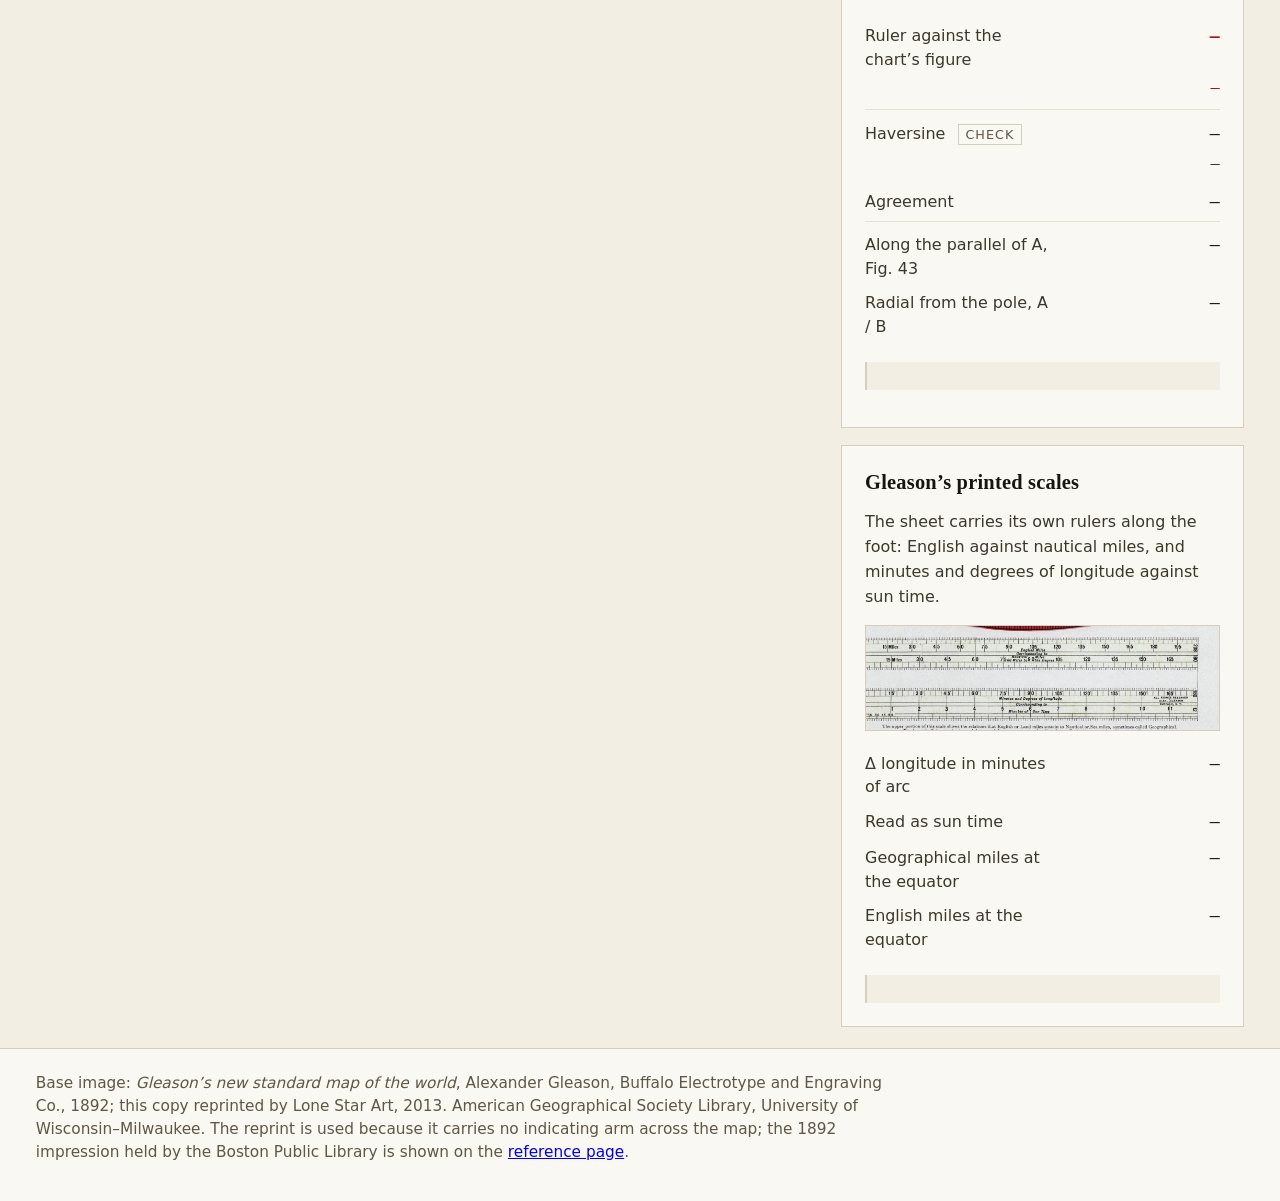
==== commit dddb5db9: "Offset the ruler arms to their graduated edge; add the named circles overlay" ====
--- a/index.html
+++ b/index.html
@@ -48,6 +48,7 @@
         <label><input type="checkbox" id="t-ruler" checked> Straight ruler</label>
         <label><input type="checkbox" id="t-grat"> Graticule</label>
         <label><input type="checkbox" id="t-arms"> Ruler arms</label>
+        <label><input type="checkbox" id="t-rings"> Named circles</label>
       </div>
       <p class="hint">Click to set <b>A</b>, click again to set <b>B</b>. Drag to pan, scroll to zoom. <b>Whole sheet</b> shows the printed rulers, the solstice diagrams and Gleason&rsquo;s own notes around the map.</p>
     </div>
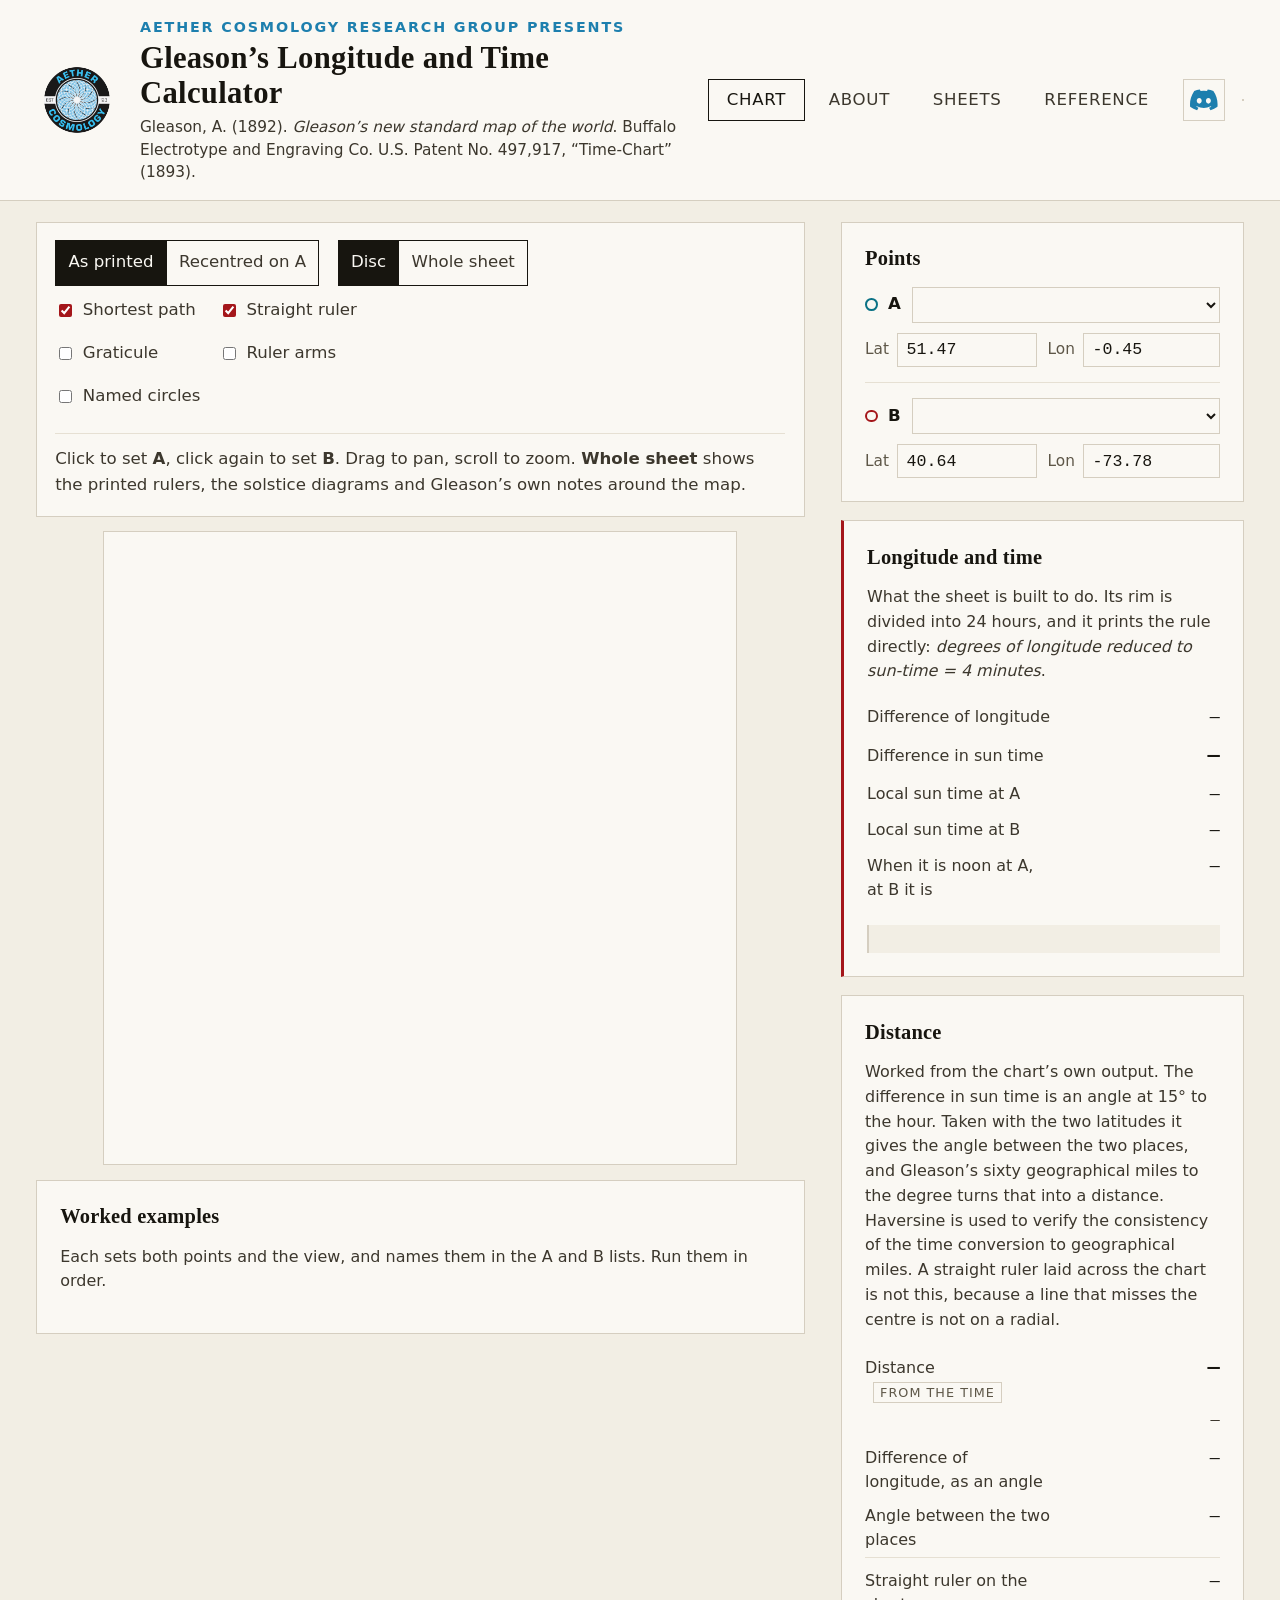
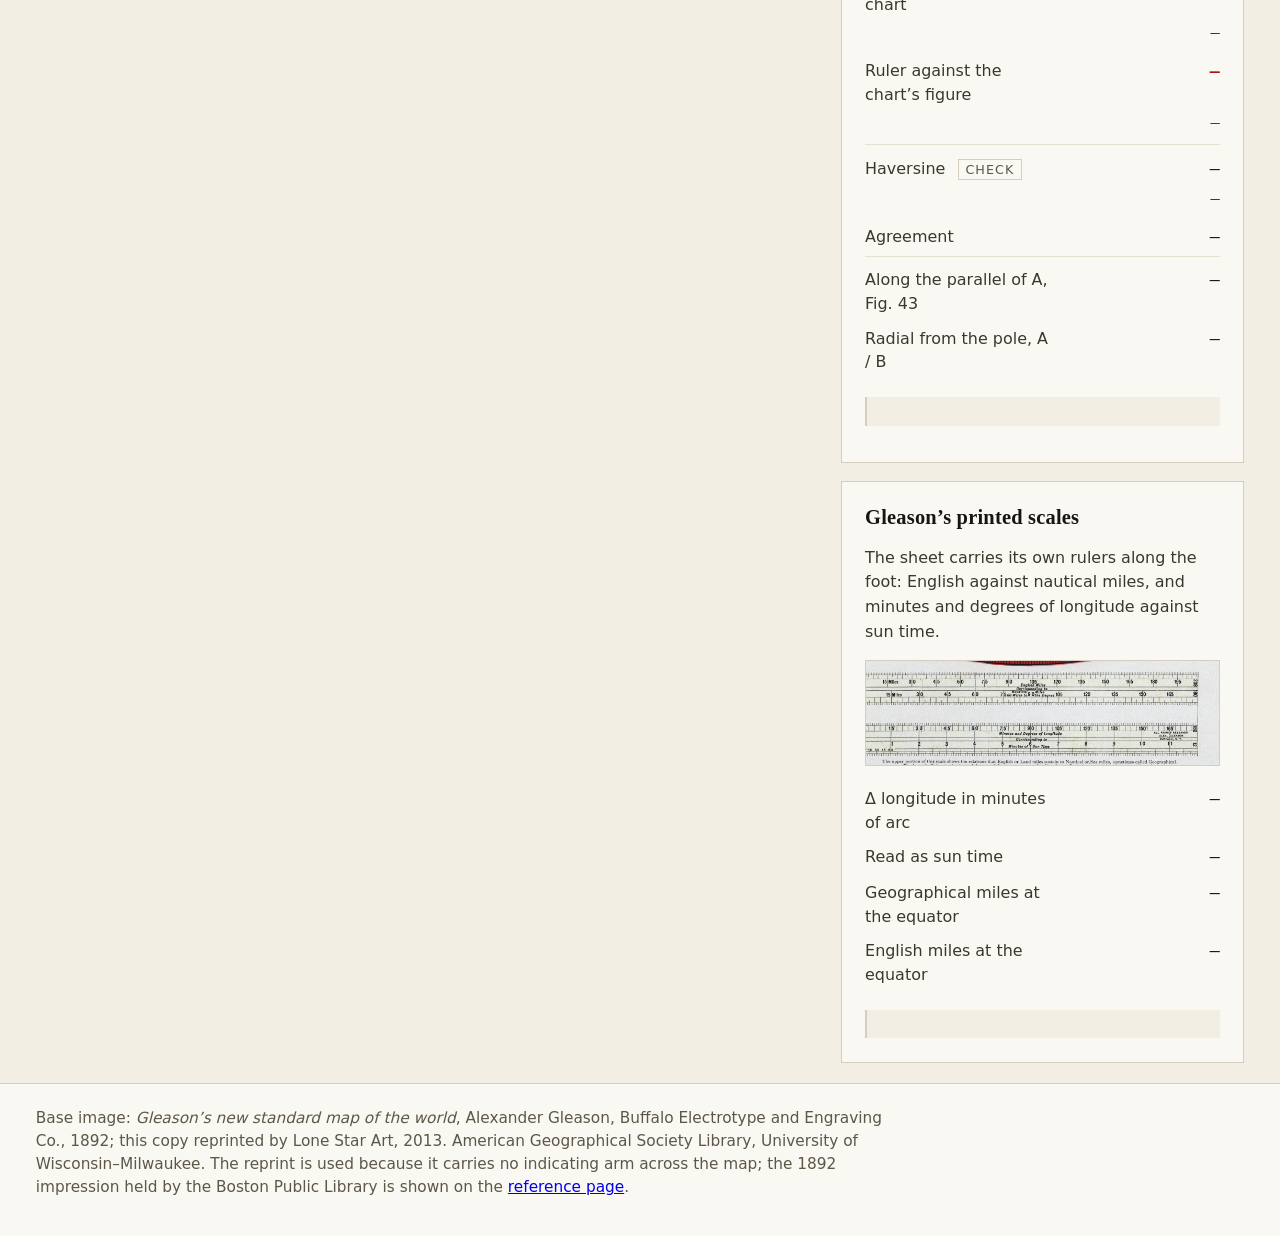
==== commit aad04d47: "Translate the whole site into Czech and Slovak with a language switcher" ====
--- a/index.html
+++ b/index.html
@@ -14,19 +14,20 @@
     <img src="assets/ac_logo.png" width="320" height="320" alt="Aether Cosmology Research Group">
   </a>
   <div class="masthead-title">
-    <p class="presents">Aether Cosmology Research Group presents</p>
-    <h1>Gleason&rsquo;s Longitude and Time Calculator</h1>
-    <p class="sub">Gleason, A. (1892). <i>Gleason&rsquo;s new standard map of the world</i>. Buffalo Electrotype and Engraving Co. U.S. Patent No. 497,917, &ldquo;Time-Chart&rdquo; (1893).</p>
+    <p class="presents" data-i18n="site.presents">Aether Cosmology Research Group presents</p>
+    <h1 data-i18n="site.title">Gleason&rsquo;s Longitude and Time Calculator</h1>
+    <p class="sub" data-i18n="site.citation">Gleason, A. (1892). <i>Gleason&rsquo;s new standard map of the world</i>. Buffalo Electrotype and Engraving Co. U.S. Patent No. 497,917, &ldquo;Time-Chart&rdquo; (1893).</p>
   </div>
   <nav>
-    <a class="current" href="index.html">Chart</a>
-    <a href="about.html">About</a>
-    <a href="gallery.html">Sheets</a>
-    <a href="reference.html">Reference</a>
+    <a class="current" href="index.html" data-i18n="nav.chart">Chart</a>
+    <a href="about.html" data-i18n="nav.about">About</a>
+    <a href="gallery.html" data-i18n="nav.sheets">Sheets</a>
+    <a href="reference.html" data-i18n="nav.reference">Reference</a>
     <a class="discord" href="https://discord.gg/aethercosmology" target="_blank" rel="noopener"
-       aria-label="Aether Cosmology on Discord" title="Join us on Discord">
+       aria-label="Aether Cosmology on Discord" data-i18n="nav.discord" data-i18n-attr="title aria-label">
       <svg viewBox="0 0 24 24" aria-hidden="true" focusable="false"><path d="M20.317 4.369A19.79 19.79 0 0 0 15.432 3c-.21.375-.45.88-.617 1.283a18.4 18.4 0 0 0-5.628 0A12.6 12.6 0 0 0 8.56 3a19.74 19.74 0 0 0-4.886 1.372C.533 9.045-.32 13.58.108 18.057A19.9 19.9 0 0 0 6.15 21c.474-.646.897-1.333 1.26-2.055a12.9 12.9 0 0 1-1.986-.95c.166-.123.329-.251.486-.383a14.2 14.2 0 0 0 12.18 0c.159.135.322.263.486.383-.63.375-1.296.694-1.99.952.365.72.788 1.408 1.262 2.053a19.85 19.85 0 0 0 6.042-2.943c.5-5.177-.838-9.674-3.573-13.688ZM8.02 15.331c-1.183 0-2.157-1.085-2.157-2.42 0-1.332.955-2.418 2.157-2.418 1.21 0 2.185 1.096 2.166 2.419 0 1.334-.964 2.419-2.166 2.419Zm7.975 0c-1.183 0-2.157-1.085-2.157-2.42 0-1.332.955-2.418 2.157-2.418 1.21 0 2.185 1.096 2.166 2.419 0 1.334-.955 2.419-2.166 2.419Z"/></svg>
     </a>
+    <span class="langs" id="langs"></span>
   </nav>
 </header>
 
@@ -36,106 +37,106 @@
     <div class="side">
     <div class="stage-bar">
       <div class="seg" role="group" aria-label="Chart centre">
-        <button id="mode-printed" class="on" type="button">As printed</button>
-        <button id="mode-recentred" type="button">Recentred on A</button>
+        <button id="mode-printed" class="on" type="button" data-i18n="mode.printed">As printed</button>
+        <button id="mode-recentred" type="button" data-i18n="mode.recentred">Recentred on A</button>
       </div>
       <div class="seg" role="group" aria-label="Zoom">
-        <button id="fit-disc" class="on" type="button">Disc</button>
-        <button id="fit-sheet" type="button">Whole sheet</button>
+        <button id="fit-disc" class="on" type="button" data-i18n="zoom.disc">Disc</button>
+        <button id="fit-sheet" type="button" data-i18n="zoom.sheet">Whole sheet</button>
       </div>
       <div class="stage-tools">
-        <label><input type="checkbox" id="t-path" checked> Shortest path</label>
-        <label><input type="checkbox" id="t-ruler" checked> Straight ruler</label>
-        <label><input type="checkbox" id="t-grat"> Graticule</label>
-        <label><input type="checkbox" id="t-arms"> Ruler arms</label>
-        <label><input type="checkbox" id="t-rings"> Named circles</label>
+        <label><input type="checkbox" id="t-path" checked> <span data-i18n="toggle.path">Shortest path</span></label>
+        <label><input type="checkbox" id="t-ruler" checked> <span data-i18n="toggle.ruler">Straight ruler</span></label>
+        <label><input type="checkbox" id="t-grat"> <span data-i18n="toggle.graticule">Graticule</span></label>
+        <label><input type="checkbox" id="t-arms"> <span data-i18n="toggle.arms">Ruler arms</span></label>
+        <label><input type="checkbox" id="t-rings"> <span data-i18n="toggle.rings">Named circles</span></label>
       </div>
-      <p class="hint">Click to set <b>A</b>, click again to set <b>B</b>. Drag to pan, scroll to zoom. <b>Whole sheet</b> shows the printed rulers, the solstice diagrams and Gleason&rsquo;s own notes around the map.</p>
+      <p class="hint" data-i18n="chart.hint">Click to set <b>A</b>, click again to set <b>B</b>. Drag to pan, scroll to zoom. <b>Whole sheet</b> shows the printed rulers, the solstice diagrams and Gleason&rsquo;s own notes around the map.</p>
     </div>
 
       <section class="card lessons-card">
-        <h2>Worked examples</h2>
-        <p class="note">Each sets both points and the view, and names them in the A and B lists. Run them in order.</p>
+        <h2 data-i18n="lessons.heading">Worked examples</h2>
+        <p class="note" data-i18n="lessons.note">Each sets both points and the view, and names them in the A and B lists. Run them in order.</p>
         <ol class="lessons" id="lessons"></ol>
       </section>
     </div>
 
     <div class="canvas-wrap">
       <canvas id="chart" width="1000" height="1000"></canvas>
-      <div id="busy" class="busy" hidden>Replotting the engraving&hellip;</div>
+      <div id="busy" class="busy" hidden data-i18n="chart.busy">Replotting the engraving&hellip;</div>
     </div>
   </section>
 
   <aside class="panel">
 
     <section class="card">
-      <h2>Points</h2>
+      <h2 data-i18n="points.heading">Points</h2>
       <div class="pt" data-pt="A">
         <div class="pt-head"><span class="dot a"></span><b>A</b>
-          <select class="places" id="place-A"></select>
+          <select class="places" id="place-A" aria-label="A"></select>
         </div>
         <div class="pair">
-          <label>Lat <input type="number" id="lat-A" step="0.01" min="-90" max="90" value="51.47"></label>
-          <label>Lon <input type="number" id="lon-A" step="0.01" min="-180" max="180" value="-0.45"></label>
+          <label><span data-i18n="points.lat">Lat</span> <input type="number" id="lat-A" step="0.01" min="-90" max="90" value="51.47"></label>
+          <label><span data-i18n="points.lon">Lon</span> <input type="number" id="lon-A" step="0.01" min="-180" max="180" value="-0.45"></label>
         </div>
       </div>
       <div class="pt" data-pt="B">
         <div class="pt-head"><span class="dot b"></span><b>B</b>
-          <select class="places" id="place-B"></select>
+          <select class="places" id="place-B" aria-label="B"></select>
         </div>
         <div class="pair">
-          <label>Lat <input type="number" id="lat-B" step="0.01" min="-90" max="90" value="40.64"></label>
-          <label>Lon <input type="number" id="lon-B" step="0.01" min="-180" max="180" value="-73.78"></label>
+          <label><span data-i18n="points.lat">Lat</span> <input type="number" id="lat-B" step="0.01" min="-90" max="90" value="40.64"></label>
+          <label><span data-i18n="points.lon">Lon</span> <input type="number" id="lon-B" step="0.01" min="-180" max="180" value="-73.78"></label>
         </div>
       </div>
     </section>
 
     <section class="card accent">
-      <h2>Longitude and time</h2>
-      <p class="note">What the sheet is built to do. Its rim is divided into 24 hours, and it prints the rule directly: <i>degrees of longitude reduced to sun-time = 4 minutes</i>.</p>
+      <h2 data-i18n="time.heading">Longitude and time</h2>
+      <p class="note" data-i18n="time.note">What the sheet is built to do. Its rim is divided into 24 hours, and it prints the rule directly: <i>degrees of longitude reduced to sun-time = 4 minutes</i>.</p>
       <table class="read">
-        <tr><th>Difference of longitude</th><td id="r-dlon">&mdash;</td></tr>
-        <tr><th>Difference in sun time</th><td id="r-time" class="big">&mdash;</td></tr>
-        <tr><th>Local sun time at A</th><td id="r-sunA">&mdash;</td></tr>
-        <tr><th>Local sun time at B</th><td id="r-sunB">&mdash;</td></tr>
-        <tr><th>When it is noon at A, at B it is</th><td id="r-noon">&mdash;</td></tr>
+        <tr><th data-i18n="time.dlon">Difference of longitude</th><td id="r-dlon">&mdash;</td></tr>
+        <tr><th data-i18n="time.diff">Difference in sun time</th><td id="r-time" class="big">&mdash;</td></tr>
+        <tr><th data-i18n="time.sunA">Local sun time at A</th><td id="r-sunA">&mdash;</td></tr>
+        <tr><th data-i18n="time.sunB">Local sun time at B</th><td id="r-sunB">&mdash;</td></tr>
+        <tr><th data-i18n="time.noon">When it is noon at A, at B it is</th><td id="r-noon">&mdash;</td></tr>
       </table>
       <div class="eq" id="eq-time"></div>
     </section>
 
     <section class="card">
-      <h2>Distance</h2>
-      <p class="note">Worked from the chart&rsquo;s own output. The difference in sun time is an angle at 15&deg; to the hour. Taken with the two latitudes it gives the angle between the two places, and Gleason&rsquo;s sixty geographical miles to the degree turns that into a distance. Haversine is used to verify the consistency of the time conversion to geographical miles. A straight ruler laid across the chart is not this, because a line that misses the centre is not on a radial.</p>
+      <h2 data-i18n="dist.heading">Distance</h2>
+      <p class="note" data-i18n="dist.note">Worked from the chart&rsquo;s own output. The difference in sun time is an angle at 15&deg; to the hour. Taken with the two latitudes it gives the angle between the two places, and Gleason&rsquo;s sixty geographical miles to the degree turns that into a distance. Haversine is used to verify the consistency of the time conversion to geographical miles. A straight ruler laid across the chart is not this, because a line that misses the centre is not on a radial.</p>
       <table class="read">
-        <tr><th>Distance <span class="tag">from the time</span></th><td id="r-gle" class="big">&mdash;</td></tr>
+        <tr><th><span data-i18n="dist.fromTime">Distance</span> <span class="tag" data-i18n="dist.tagFromTime">from the time</span></th><td id="r-gle" class="big">&mdash;</td></tr>
         <tr><td colspan="2" id="r-gle-alt" class="muted alt">&mdash;</td></tr>
-        <tr><th>Difference of longitude, as an angle</th><td id="r-ns">&mdash;</td></tr>
-        <tr><th>Angle between the two places</th><td id="r-ew">&mdash;</td></tr>
-        <tr class="rule"><th>Straight ruler on the chart</th><td id="r-ruler">&mdash;</td></tr>
+        <tr><th data-i18n="dist.dlonAngle">Difference of longitude, as an angle</th><td id="r-ns">&mdash;</td></tr>
+        <tr><th data-i18n="dist.between">Angle between the two places</th><td id="r-ew">&mdash;</td></tr>
+        <tr class="rule"><th data-i18n="dist.ruler">Straight ruler on the chart</th><td id="r-ruler">&mdash;</td></tr>
         <tr><td colspan="2" id="r-ruler-alt" class="muted alt">&mdash;</td></tr>
-        <tr><th>Ruler against the chart&rsquo;s figure</th><td id="r-err" class="warn">&mdash;</td></tr>
+        <tr><th data-i18n="dist.rulerVs">Ruler against the chart&rsquo;s figure</th><td id="r-err" class="warn">&mdash;</td></tr>
         <tr><td colspan="2" id="r-err-alt" class="warn sub alt">&mdash;</td></tr>
-        <tr class="rule"><th>Haversine <span class="tag">check</span></th><td id="r-true">&mdash;</td></tr>
+        <tr class="rule"><th><span data-i18n="dist.haversine">Haversine</span> <span class="tag" data-i18n="dist.tagCheck">check</span></th><td id="r-true">&mdash;</td></tr>
         <tr><td colspan="2" id="r-true-alt" class="muted alt">&mdash;</td></tr>
-        <tr><th>Agreement</th><td id="r-gc-diff">&mdash;</td></tr>
-        <tr class="rule"><th>Along the parallel of A, Fig. 43</th><td id="r-par">&mdash;</td></tr>
-        <tr><th>Radial from the pole, A / B</th><td id="r-rad">&mdash;</td></tr>
+        <tr><th data-i18n="dist.agreement">Agreement</th><td id="r-gc-diff">&mdash;</td></tr>
+        <tr class="rule"><th data-i18n="dist.parallel">Along the parallel of A, Fig. 43</th><td id="r-par">&mdash;</td></tr>
+        <tr><th data-i18n="dist.radial">Radial from the pole, A / B</th><td id="r-rad">&mdash;</td></tr>
       </table>
       <div class="eq" id="eq-dist"></div>
       <p id="r-note" class="note tight"></p>
     </section>
 
     <section class="card">
-      <h2>Gleason&rsquo;s printed scales</h2>
-      <p class="note">The sheet carries its own rulers along the foot: English against nautical miles, and minutes and degrees of longitude against sun time.</p>
+      <h2 data-i18n="scales.heading">Gleason&rsquo;s printed scales</h2>
+      <p class="note" data-i18n="scales.note">The sheet carries its own rulers along the foot: English against nautical miles, and minutes and degrees of longitude against sun time.</p>
       <a href="assets/rulers.jpg" target="_blank" rel="noopener">
-        <img class="strip" src="assets/rulers.jpg" alt="The scale rulers printed along the foot of the 1892 sheet">
+        <img class="strip" src="assets/rulers.jpg" data-i18n="scales.alt" data-i18n-attr="alt" alt="The scale rulers printed along the foot of the 1892 sheet">
       </a>
       <table class="read">
-        <tr><th>&Delta; longitude in minutes of arc</th><td id="r-arcmin">&mdash;</td></tr>
-        <tr><th>Read as sun time</th><td id="r-scale-time">&mdash;</td></tr>
-        <tr><th>Geographical miles at the equator</th><td id="r-geo">&mdash;</td></tr>
-        <tr><th>English miles at the equator</th><td id="r-eng">&mdash;</td></tr>
+        <tr><th data-i18n="scales.arcmin">&Delta; longitude in minutes of arc</th><td id="r-arcmin">&mdash;</td></tr>
+        <tr><th data-i18n="scales.time">Read as sun time</th><td id="r-scale-time">&mdash;</td></tr>
+        <tr><th data-i18n="scales.geo">Geographical miles at the equator</th><td id="r-geo">&mdash;</td></tr>
+        <tr><th data-i18n="scales.eng">English miles at the equator</th><td id="r-eng">&mdash;</td></tr>
       </table>
       <div class="eq" id="eq-scale"></div>
     </section>
@@ -144,7 +145,7 @@
 </main>
 
 <footer class="foot">
-  <p>Base image: <i>Gleason&rsquo;s new standard map of the world</i>, Alexander Gleason, Buffalo Electrotype and Engraving Co., 1892; this copy reprinted by Lone Star Art, 2013. American Geographical Society Library, University of Wisconsin&ndash;Milwaukee. The reprint is used because it carries no indicating arm across the map; the 1892 impression held by the Boston Public Library is shown on the <a href="reference.html">reference page</a>.</p>
+  <p data-i18n="foot.base">Base image: <i>Gleason&rsquo;s new standard map of the world</i>, Alexander Gleason, Buffalo Electrotype and Engraving Co., 1892; this copy reprinted by Lone Star Art, 2013. American Geographical Society Library, University of Wisconsin&ndash;Milwaukee. The reprint is used because it carries no indicating arm across the map; the 1892 impression held by the Boston Public Library is shown on the <a href="reference.html">reference page</a>.</p>
   <p id="georef" class="muted"></p>
 </footer>
 
--- a/css/chart.css
+++ b/css/chart.css
@@ -679,3 +679,29 @@
 
 .doc h2:first-of-type { margin-top: 1.5rem; }
 
+
+/* ------------------------------------------------------ language switcher */
+
+.langs {
+  display: inline-flex;
+  margin-left: 0.6rem;
+  border: 1px solid var(--rule);
+}
+
+.langs button {
+  appearance: none;
+  background: transparent;
+  border: 0;
+  border-right: 1px solid var(--rule);
+  color: var(--ink-2);
+  font: inherit;
+  font-size: 0.7rem;
+  font-weight: 600;
+  letter-spacing: 0.06em;
+  padding: 0.32rem 0.5rem;
+  cursor: pointer;
+}
+
+.langs button:last-child { border-right: 0; }
+.langs button:hover { color: var(--ink); background: var(--sky-wash); }
+.langs button.on { background: var(--ink); color: var(--paper); }
